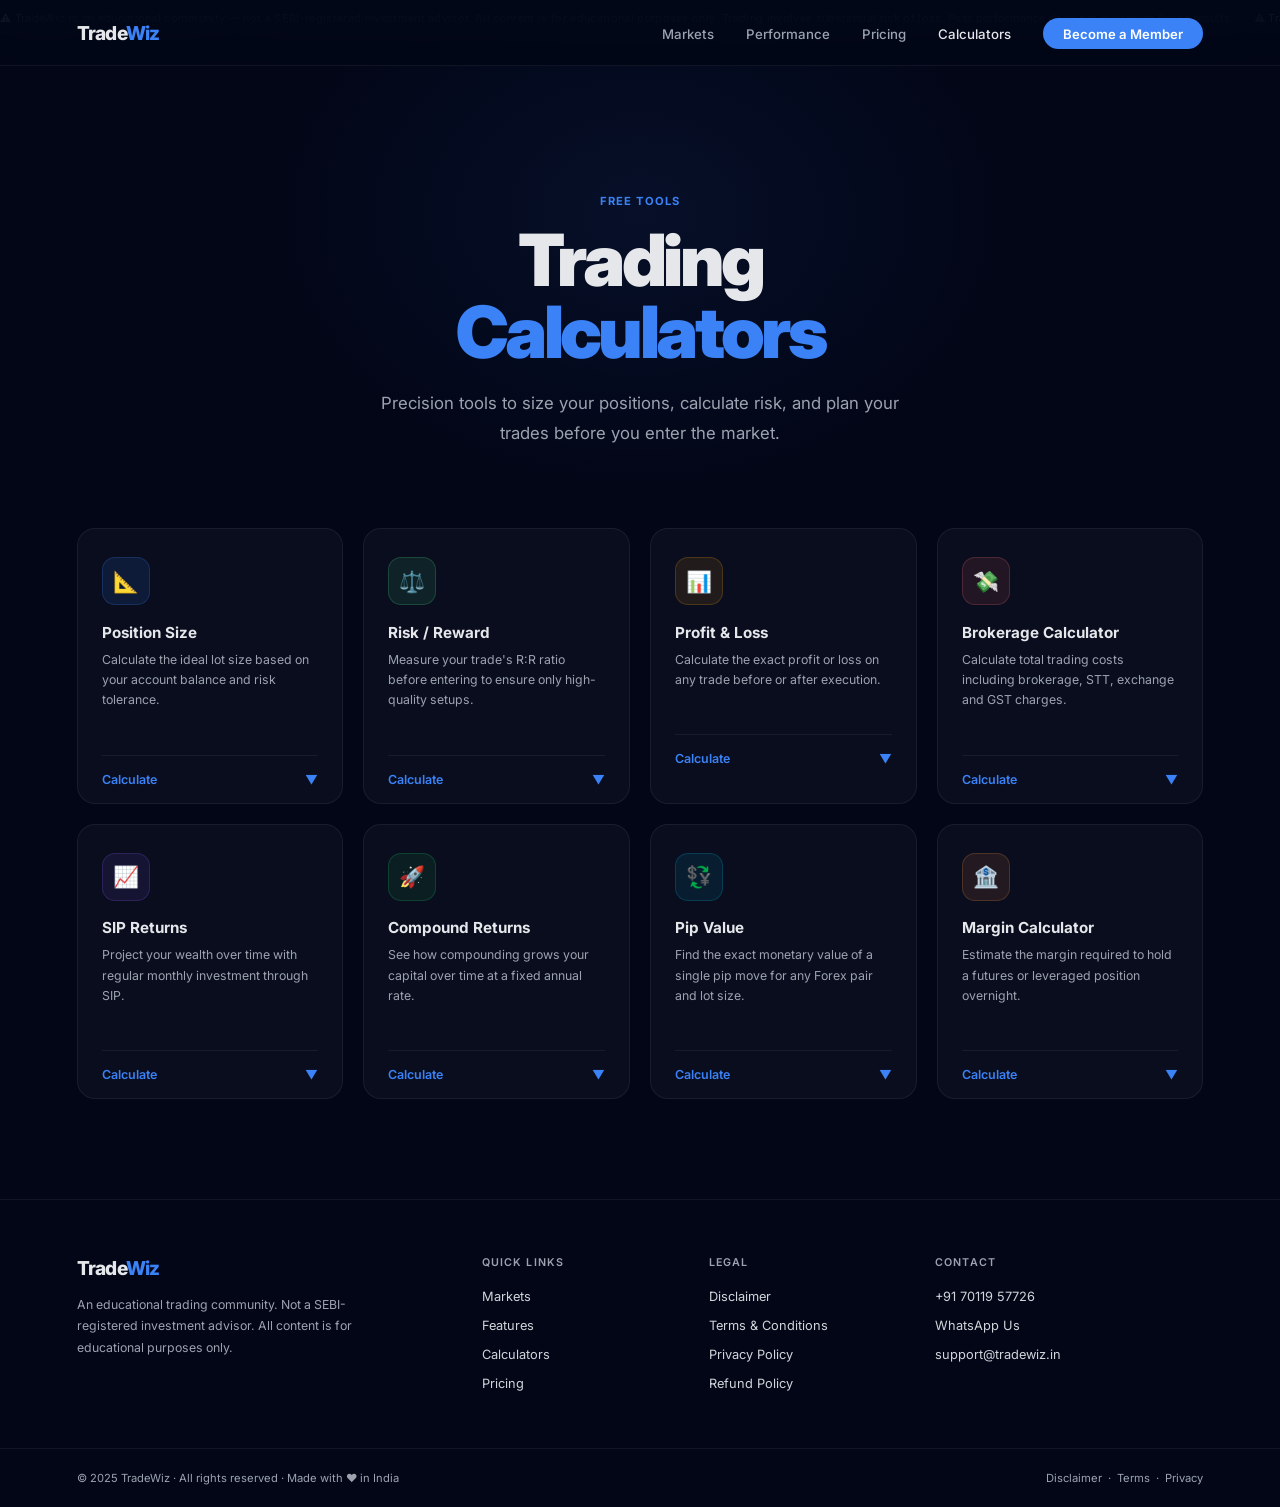
==== calculator.html @ 8903bdb9 "SEO: Add full meta tags, schema, and canonical to calculator.html; add to sitemap" ====
<!DOCTYPE html>
<html lang="en">

<head>
  <meta charset="UTF-8">
  <meta name="viewport" content="width=device-width, initial-scale=1.0">
  <title>Free Trading Calculators | Position Size, Risk Reward, Pip Value | TradeWiz</title>
  <meta name="description" content="Free online trading calculators for Indian traders. Calculate position size, risk/reward ratio, pip value, brokerage charges, SIP returns, and margin requirements instantly.">
  <meta name="keywords" content="trading calculator India, position size calculator, risk reward calculator, pip value calculator, brokerage calculator, margin calculator, SIP calculator, forex calculator India">
  <meta name="robots" content="index, follow">
  <link rel="canonical" href="https://tradewiz.in/calculator">

  <!-- Open Graph -->
  <meta property="og:type" content="website">
  <meta property="og:title" content="Free Trading Calculators | TradeWiz">
  <meta property="og:description" content="Free tools to calculate position size, risk/reward, pip value, brokerage and more. Built for Indian traders.">
  <meta property="og:url" content="https://tradewiz.in/calculator">

  <!-- Twitter -->
  <meta name="twitter:card" content="summary_large_image">
  <meta name="twitter:title" content="Free Trading Calculators | TradeWiz">
  <meta name="twitter:description" content="Free tools to calculate position size, risk/reward, pip value, brokerage and more.">

  <!-- Schema: WebApplication -->
  <script type="application/ld+json">
  {
    "@context": "https://schema.org",
    "@type": "WebApplication",
    "name": "TradeWiz Trading Calculators",
    "url": "https://tradewiz.in/calculator",
    "applicationCategory": "FinanceApplication",
    "operatingSystem": "Any",
    "offers": { "@type": "Offer", "price": "0", "priceCurrency": "INR" },
    "description": "Free trading calculators including position size, risk/reward, pip value, brokerage, SIP, compound returns and margin calculator for Indian traders."
  }
  </script>
  <link href="https://fonts.googleapis.com/css2?family=Inter:wght@300;400;500;600;700;800;900&display=swap" rel="stylesheet">
  <style>
    :root {
      --bg: #020617; --bg2: #040d1e; --bg3: #061026;
      --card: rgba(255,255,255,0.03); --card2: rgba(255,255,255,0.05);
      --border: rgba(255,255,255,0.06); --border2: rgba(255,255,255,0.1);
      --blue: #3B82F6; --blue-dim: rgba(59,130,246,0.12);
      --text: #E5E7EB; --muted: #9CA3AF; --mid: #D1D5DB;
      --r: 14px;
      --green: #4ADE80; --red: #F87171; --amber: #F59E0B;
    }
    *, *::before, *::after { box-sizing: border-box; margin: 0; padding: 0; }
    html { scroll-behavior: smooth; }
    body { font-family: 'Inter', sans-serif; background: var(--bg); color: var(--text); overflow-x: hidden; -webkit-font-smoothing: antialiased; }

    /* TICKER */
    .ticker { background: var(--bg2); border-bottom: 1px solid var(--border); padding: 0.4rem 0; overflow: hidden; white-space: nowrap; }
    .ticker-inner { display: inline-block; animation: tick 38s linear infinite; font-size: 0.68rem; color: var(--muted); letter-spacing: 0.03em; }
    @keyframes tick { from{transform:translateX(100vw)} to{transform:translateX(-100%)} }

    /* NAV */
    nav { position: fixed; top: 0; left: 0; right: 0; z-index: 100; display: flex; align-items: center; justify-content: space-between; padding: 0 6vw; height: 66px; background: rgba(2,6,23,0.85); backdrop-filter: blur(20px); border-bottom: 1px solid var(--border); }
    .nav-logo { font-size: 1.2rem; font-weight: 800; letter-spacing: -0.04em; text-decoration: none; color: var(--text); }
    .nav-logo span { color: var(--blue); }
    .nav-links { display: flex; gap: 2rem; align-items: center; list-style: none; }
    .nav-links a { font-size: 0.83rem; font-weight: 500; color: var(--muted); text-decoration: none; transition: color 0.2s; }
    .nav-links a:hover { color: var(--text); }
    .nav-links a.active { color: var(--text); }
    .nav-cta { background: var(--blue) !important; color: #fff !important; padding: 0.48rem 1.25rem; border-radius: 100px; font-weight: 600 !important; font-size: 0.82rem !important; transition: background 0.2s !important; }
    .nav-cta:hover { background: #2563EB !important; }
    .nav-hamburger { display: none; flex-direction: column; gap: 5px; background: none; border: none; cursor: pointer; padding: 4px; }
    .nav-hamburger span { display: block; width: 22px; height: 2px; background: var(--text); border-radius: 2px; transition: all 0.3s; }
    .mobile-nav { display: none; position: fixed; inset: 0; background: rgba(2,6,23,0.98); z-index: 99; flex-direction: column; align-items: center; justify-content: center; gap: 2rem; }
    .mobile-nav.open { display: flex; }
    .mobile-nav a { font-size: 1.3rem; font-weight: 700; color: var(--mid); text-decoration: none; }
    .mobile-nav .m-cta { background: var(--blue); color: #fff; padding: 0.8rem 2.5rem; border-radius: 100px; margin-top: 0.5rem; }

    /* HERO */
    .calc-hero { padding: 160px 6vw 80px; text-align: center; position: relative; overflow: hidden; }
    .calc-hero::before { content:''; position:absolute; top:-120px; left:50%; transform:translateX(-50%); width:800px; height:600px; background:radial-gradient(ellipse,rgba(59,130,246,0.08) 0%,transparent 65%); pointer-events:none; }
    .calc-hero-inner { position: relative; z-index: 1; max-width: 680px; margin: 0 auto; }
    .calc-tag { font-size: 0.7rem; font-weight: 700; letter-spacing: 0.1em; text-transform: uppercase; color: var(--blue); display: block; margin-bottom: 1rem; }
    .calc-title { font-size: clamp(2.5rem, 6vw, 4.5rem); font-weight: 900; letter-spacing: -0.05em; line-height: 1.0; margin-bottom: 1.25rem; }
    .calc-title span { color: var(--blue); }
    .calc-sub { color: var(--muted); font-size: clamp(0.92rem, 1.6vw, 1.05rem); line-height: 1.8; max-width: 540px; margin: 0 auto; }

    /* GRID */
    .calc-section { padding: 0 6vw 100px; }
    .calc-grid { display: grid; grid-template-columns: repeat(4, 1fr); gap: 1.25rem; max-width: 1300px; margin: 0 auto; }

    /* CALCULATOR CARD */
    .cc { background: var(--card); border: 1px solid var(--border); border-radius: 18px; overflow: hidden; transition: border-color 0.25s, box-shadow 0.25s; }
    .cc:hover { border-color: var(--border2); box-shadow: 0 12px 40px rgba(0,0,0,0.3); }
    .cc-header { padding: 1.75rem 1.5rem 1.5rem; cursor: pointer; display: flex; flex-direction: column; gap: 0; }
    .cc-icon-wrap { width: 48px; height: 48px; border-radius: 13px; display: flex; align-items: center; justify-content: center; font-size: 1.3rem; margin-bottom: 1.1rem; flex-shrink: 0; }
    .cc-name { font-size: 0.95rem; font-weight: 700; color: var(--text); margin-bottom: 0.5rem; }
    .cc-desc { font-size: 0.77rem; color: var(--muted); line-height: 1.65; }
    .cc-divider { height: 1px; background: var(--border); margin: 1.25rem 1.5rem 0; }
    .cc-btn { display: flex; align-items: center; justify-content: space-between; padding: 1rem 1.5rem; font-size: 0.78rem; font-weight: 600; color: var(--blue); cursor: pointer; background: none; border: none; width: 100%; font-family: 'Inter', sans-serif; transition: color 0.2s; }
    .cc-btn:hover { color: #93c5fd; }
    .cc-btn .cc-arrow { transition: transform 0.3s; }
    .cc-btn.open .cc-arrow { transform: rotate(180deg); }

    /* CALCULATOR BODY */
    .cc-body { max-height: 0; overflow: hidden; transition: max-height 0.45s cubic-bezier(0.25, 0.46, 0.45, 0.94); }
    .cc-body.open { max-height: 900px; }
    .cc-form { padding: 0 1.5rem 1.75rem; border-top: 1px solid var(--border); margin-top: -1px; }
    .cf-group { margin-bottom: 1rem; }
    .cf-label { font-size: 0.65rem; font-weight: 600; letter-spacing: 0.08em; text-transform: uppercase; color: var(--muted); margin-bottom: 0.4rem; display: block; }
    .cf-input { width: 100%; background: var(--bg3); border: 1px solid var(--border); border-radius: 8px; padding: 0.6rem 0.85rem; font-family: 'Inter', sans-serif; font-size: 0.83rem; color: var(--text); transition: border-color 0.2s; outline: none; }
    .cf-input:focus { border-color: rgba(59,130,246,0.5); }
    .cf-select { width: 100%; background: var(--bg3); border: 1px solid var(--border); border-radius: 8px; padding: 0.6rem 0.85rem; font-family: 'Inter', sans-serif; font-size: 0.83rem; color: var(--text); cursor: pointer; outline: none; appearance: none; -webkit-appearance: none; background-image: url("data:image/svg+xml,%3Csvg width='10' height='6' viewBox='0 0 10 6' fill='none' xmlns='http://www.w3.org/2000/svg'%3E%3Cpath d='M1 1L5 5L9 1' stroke='%239CA3AF' stroke-width='1.5' stroke-linecap='round' stroke-linejoin='round'/%3E%3C/svg%3E"); background-repeat: no-repeat; background-position: right 0.85rem center; }
    .cf-row { display: grid; grid-template-columns: 1fr 1fr; gap: 0.75rem; }
    .cf-calc-btn { width: 100%; padding: 0.7rem; background: var(--blue); border: none; border-radius: 8px; font-family: 'Inter', sans-serif; font-size: 0.82rem; font-weight: 600; color: #fff; cursor: pointer; margin-top: 0.25rem; transition: background 0.2s; }
    .cf-calc-btn:hover { background: #2563EB; }

    /* RESULT BOX */
    .cc-result { background: rgba(59,130,246,0.06); border: 1px solid rgba(59,130,246,0.12); border-radius: 10px; padding: 1rem 1.1rem; margin-top: 1rem; display: none; }
    .cc-result.show { display: block; }
    .cr-label { font-size: 0.6rem; font-weight: 600; letter-spacing: 0.1em; text-transform: uppercase; color: var(--muted); margin-bottom: 0.75rem; }
    .cr-rows { display: flex; flex-direction: column; gap: 0.5rem; }
    .cr-row { display: flex; justify-content: space-between; align-items: center; }
    .cr-key { font-size: 0.75rem; color: var(--muted); }
    .cr-val { font-size: 0.82rem; font-weight: 700; color: var(--text); }
    .cr-val.green { color: var(--green); }
    .cr-val.red   { color: var(--red); }
    .cr-val.amber { color: var(--amber); }
    .cr-big { font-size: 1.5rem; font-weight: 900; letter-spacing: -0.04em; color: var(--text); display: block; margin-bottom: 0.25rem; }
    .cr-big.green { color: var(--green); }
    .cr-big.red   { color: var(--red); }

    /* FOOTER */
    footer { border-top: 1px solid var(--border); padding: 3.5rem 6vw; display: grid; grid-template-columns: 2fr 1fr 1fr 1.5fr; gap: 3rem; background: var(--bg); }
    .fb .nav-logo { display: block; margin-bottom: 0.85rem; }
    .fb p { font-size: 0.77rem; color: var(--muted); line-height: 1.75; max-width: 280px; }
    .fc h4 { font-size: 0.67rem; font-weight: 600; letter-spacing: 0.1em; text-transform: uppercase; color: var(--muted); margin-bottom: 1rem; }
    .fc ul { list-style: none; display: flex; flex-direction: column; gap: 0.55rem; }
    .fc ul a { font-size: 0.8rem; color: var(--mid); text-decoration: none; transition: color 0.2s; }
    .fc ul a:hover { color: var(--text); }
    .fbot { border-top: 1px solid var(--border); padding: 1.4rem 6vw; display: flex; justify-content: space-between; align-items: center; font-size: 0.7rem; color: var(--muted); flex-wrap: wrap; gap: 0.5rem; background: var(--bg); }
    .fbot a { color: var(--muted); text-decoration: none; }

    /* RESPONSIVE */
    @media (max-width: 1100px) { .calc-grid { grid-template-columns: repeat(3, 1fr); } }
    @media (max-width: 800px) { .calc-grid { grid-template-columns: repeat(2, 1fr); } footer { grid-template-columns: 1fr 1fr; } }
    @media (max-width: 768px) { .nav-links { display: none; } .nav-hamburger { display: flex; } }
    @media (max-width: 540px) { .calc-grid { grid-template-columns: 1fr; } footer { grid-template-columns: 1fr; } .cf-row { grid-template-columns: 1fr; } }
  </style>
</head>

<body>

  <!-- TICKER -->
  <div class="ticker">
    <span class="ticker-inner">⚠ TradeWiz is an educational community — not a SEBI-registered investment advisor. All content is for educational purposes only. Trading involves substantial risk of loss. Past performance does not guarantee future results. &nbsp;&nbsp;&nbsp;&nbsp; ⚠ TradeWiz is an educational community — not a SEBI-registered investment advisor. All content is for educational purposes only. &nbsp;&nbsp;&nbsp;&nbsp;</span>
  </div>

  <!-- NAV -->
  <nav>
    <a href="index.html" class="nav-logo">Trade<span>Wiz</span></a>
    <ul class="nav-links">
      <li><a href="index.html#we-trade">Markets</a></li>
      <li><a href="index.html#performance">Performance</a></li>
      <li><a href="index.html#pricing">Pricing</a></li>
      <li><a href="calculator.html" class="active">Calculators</a></li>
      <li><a href="index.html#pricing" class="nav-cta">Become a Member</a></li>
    </ul>
    <button class="nav-hamburger" id="hamburger" aria-label="Menu">
      <span></span><span></span><span></span>
    </button>
  </nav>

  <!-- MOBILE NAV -->
  <div class="mobile-nav" id="mobileNav">
    <a href="index.html#we-trade">Markets</a>
    <a href="index.html#performance">Performance</a>
    <a href="index.html#pricing">Pricing</a>
    <a href="calculator.html">Calculators</a>
    <a href="index.html#pricing" class="m-cta">Become a Member</a>
  </div>

  <!-- HERO -->
  <section class="calc-hero">
    <div class="calc-hero-inner">
      <span class="calc-tag">Free Tools</span>
      <h1 class="calc-title">Trading<br><span>Calculators</span></h1>
      <p class="calc-sub">Precision tools to size your positions, calculate risk, and plan your trades before you enter the market.</p>
    </div>
  </section>

  <!-- CALCULATOR GRID -->
  <div class="calc-section">
    <div class="calc-grid">

      <!-- 1. Position Size -->
      <div class="cc" id="cc1">
        <div class="cc-header">
          <div class="cc-icon-wrap" style="background:rgba(59,130,246,0.12);border:1px solid rgba(59,130,246,0.2);">📐</div>
          <div class="cc-name">Position Size</div>
          <div class="cc-desc">Calculate the ideal lot size based on your account balance and risk tolerance.</div>
        </div>
        <div class="cc-divider"></div>
        <button class="cc-btn" id="ccb1">Calculate <span class="cc-arrow">▼</span></button>
        <div class="cc-body" id="ccbd1">
          <div class="cc-form">
            <div class="cf-row">
              <div class="cf-group">
                <label class="cf-label">Account Balance (₹)</label>
                <input class="cf-input" type="number" id="ps_bal" placeholder="100000" value="100000">
              </div>
              <div class="cf-group">
                <label class="cf-label">Risk per Trade (%)</label>
                <input class="cf-input" type="number" id="ps_risk" placeholder="2" value="2" step="0.1">
              </div>
            </div>
            <div class="cf-row">
              <div class="cf-group">
                <label class="cf-label">Entry Price</label>
                <input class="cf-input" type="number" id="ps_entry" placeholder="1.0885">
              </div>
              <div class="cf-group">
                <label class="cf-label">Stop Loss Price</label>
                <input class="cf-input" type="number" id="ps_sl" placeholder="1.0840">
              </div>
            </div>
            <button class="cf-calc-btn" onclick="calcPS()">Calculate Position</button>
            <div class="cc-result" id="ps_result">
              <div class="cr-label">Result</div>
              <div class="cr-rows" id="ps_rows"></div>
            </div>
          </div>
        </div>
      </div>

      <!-- 2. Risk/Reward -->
      <div class="cc" id="cc2">
        <div class="cc-header">
          <div class="cc-icon-wrap" style="background:rgba(74,222,128,0.1);border:1px solid rgba(74,222,128,0.2);">⚖️</div>
          <div class="cc-name">Risk / Reward</div>
          <div class="cc-desc">Measure your trade's R:R ratio before entering to ensure only high-quality setups.</div>
        </div>
        <div class="cc-divider"></div>
        <button class="cc-btn" id="ccb2">Calculate <span class="cc-arrow">▼</span></button>
        <div class="cc-body" id="ccbd2">
          <div class="cc-form">
            <div class="cf-group">
              <label class="cf-label">Entry Price</label>
              <input class="cf-input" type="number" id="rr_entry" placeholder="1.0885">
            </div>
            <div class="cf-row">
              <div class="cf-group">
                <label class="cf-label">Stop Loss</label>
                <input class="cf-input" type="number" id="rr_sl" placeholder="1.0840">
              </div>
              <div class="cf-group">
                <label class="cf-label">Take Profit</label>
                <input class="cf-input" type="number" id="rr_tp" placeholder="1.0960">
              </div>
            </div>
            <button class="cf-calc-btn" onclick="calcRR()">Calculate R:R</button>
            <div class="cc-result" id="rr_result">
              <div class="cr-label">Result</div>
              <div class="cr-rows" id="rr_rows"></div>
            </div>
          </div>
        </div>
      </div>

      <!-- 3. Profit & Loss -->
      <div class="cc" id="cc3">
        <div class="cc-header">
          <div class="cc-icon-wrap" style="background:rgba(245,158,11,0.1);border:1px solid rgba(245,158,11,0.2);">📊</div>
          <div class="cc-name">Profit &amp; Loss</div>
          <div class="cc-desc">Calculate the exact profit or loss on any trade before or after execution.</div>
        </div>
        <div class="cc-divider"></div>
        <button class="cc-btn" id="ccb3">Calculate <span class="cc-arrow">▼</span></button>
        <div class="cc-body" id="ccbd3">
          <div class="cc-form">
            <div class="cf-group">
              <label class="cf-label">Trade Type</label>
              <select class="cf-select" id="pl_type">
                <option value="buy">Buy (Long)</option>
                <option value="sell">Sell (Short)</option>
              </select>
            </div>
            <div class="cf-row">
              <div class="cf-group">
                <label class="cf-label">Entry Price (₹)</label>
                <input class="cf-input" type="number" id="pl_entry" placeholder="2800">
              </div>
              <div class="cf-group">
                <label class="cf-label">Exit Price (₹)</label>
                <input class="cf-input" type="number" id="pl_exit" placeholder="2920">
              </div>
            </div>
            <div class="cf-group">
              <label class="cf-label">Quantity / Lots</label>
              <input class="cf-input" type="number" id="pl_qty" placeholder="100">
            </div>
            <button class="cf-calc-btn" onclick="calcPL()">Calculate P&amp;L</button>
            <div class="cc-result" id="pl_result">
              <div class="cr-label">Result</div>
              <div class="cr-rows" id="pl_rows"></div>
            </div>
          </div>
        </div>
      </div>

      <!-- 4. Brokerage -->
      <div class="cc" id="cc4">
        <div class="cc-header">
          <div class="cc-icon-wrap" style="background:rgba(248,113,113,0.1);border:1px solid rgba(248,113,113,0.2);">💸</div>
          <div class="cc-name">Brokerage Calculator</div>
          <div class="cc-desc">Calculate total trading costs including brokerage, STT, exchange and GST charges.</div>
        </div>
        <div class="cc-divider"></div>
        <button class="cc-btn" id="ccb4">Calculate <span class="cc-arrow">▼</span></button>
        <div class="cc-body" id="ccbd4">
          <div class="cc-form">
            <div class="cf-group">
              <label class="cf-label">Segment</label>
              <select class="cf-select" id="bro_seg">
                <option value="eq_del">Equity Delivery</option>
                <option value="eq_int">Equity Intraday</option>
                <option value="fut">Futures</option>
                <option value="opt">Options</option>
              </select>
            </div>
            <div class="cf-row">
              <div class="cf-group">
                <label class="cf-label">Buy Price (₹)</label>
                <input class="cf-input" type="number" id="bro_buy" placeholder="500">
              </div>
              <div class="cf-group">
                <label class="cf-label">Sell Price (₹)</label>
                <input class="cf-input" type="number" id="bro_sell" placeholder="520">
              </div>
            </div>
            <div class="cf-group">
              <label class="cf-label">Quantity</label>
              <input class="cf-input" type="number" id="bro_qty" placeholder="100">
            </div>
            <button class="cf-calc-btn" onclick="calcBro()">Calculate Charges</button>
            <div class="cc-result" id="bro_result">
              <div class="cr-label">Result</div>
              <div class="cr-rows" id="bro_rows"></div>
            </div>
          </div>
        </div>
      </div>

      <!-- 5. SIP Returns -->
      <div class="cc" id="cc5">
        <div class="cc-header">
          <div class="cc-icon-wrap" style="background:rgba(139,92,246,0.1);border:1px solid rgba(139,92,246,0.2);">📈</div>
          <div class="cc-name">SIP Returns</div>
          <div class="cc-desc">Project your wealth over time with regular monthly investment through SIP.</div>
        </div>
        <div class="cc-divider"></div>
        <button class="cc-btn" id="ccb5">Calculate <span class="cc-arrow">▼</span></button>
        <div class="cc-body" id="ccbd5">
          <div class="cc-form">
            <div class="cf-group">
              <label class="cf-label">Monthly Investment (₹)</label>
              <input class="cf-input" type="number" id="sip_amt" placeholder="10000" value="10000">
            </div>
            <div class="cf-row">
              <div class="cf-group">
                <label class="cf-label">Expected Return (%)</label>
                <input class="cf-input" type="number" id="sip_rate" placeholder="12" value="12" step="0.5">
              </div>
              <div class="cf-group">
                <label class="cf-label">Duration (Years)</label>
                <input class="cf-input" type="number" id="sip_yrs" placeholder="5" value="5">
              </div>
            </div>
            <button class="cf-calc-btn" onclick="calcSIP()">Calculate Returns</button>
            <div class="cc-result" id="sip_result">
              <div class="cr-label">Result</div>
              <div class="cr-rows" id="sip_rows"></div>
            </div>
          </div>
        </div>
      </div>

      <!-- 6. Compound Returns -->
      <div class="cc" id="cc6">
        <div class="cc-header">
          <div class="cc-icon-wrap" style="background:rgba(34,197,94,0.1);border:1px solid rgba(34,197,94,0.2);">🚀</div>
          <div class="cc-name">Compound Returns</div>
          <div class="cc-desc">See how compounding grows your capital over time at a fixed annual rate.</div>
        </div>
        <div class="cc-divider"></div>
        <button class="cc-btn" id="ccb6">Calculate <span class="cc-arrow">▼</span></button>
        <div class="cc-body" id="ccbd6">
          <div class="cc-form">
            <div class="cf-group">
              <label class="cf-label">Principal Amount (₹)</label>
              <input class="cf-input" type="number" id="cmp_p" placeholder="100000" value="100000">
            </div>
            <div class="cf-row">
              <div class="cf-group">
                <label class="cf-label">Annual Return (%)</label>
                <input class="cf-input" type="number" id="cmp_r" placeholder="15" value="15" step="0.5">
              </div>
              <div class="cf-group">
                <label class="cf-label">Years</label>
                <input class="cf-input" type="number" id="cmp_y" placeholder="10" value="10">
              </div>
            </div>
            <div class="cf-group">
              <label class="cf-label">Compounding Frequency</label>
              <select class="cf-select" id="cmp_freq">
                <option value="12">Monthly</option>
                <option value="4">Quarterly</option>
                <option value="1" selected>Annually</option>
              </select>
            </div>
            <button class="cf-calc-btn" onclick="calcCmp()">Calculate Growth</button>
            <div class="cc-result" id="cmp_result">
              <div class="cr-label">Result</div>
              <div class="cr-rows" id="cmp_rows"></div>
            </div>
          </div>
        </div>
      </div>

      <!-- 7. Pip Value -->
      <div class="cc" id="cc7">
        <div class="cc-header">
          <div class="cc-icon-wrap" style="background:rgba(6,182,212,0.1);border:1px solid rgba(6,182,212,0.2);">💱</div>
          <div class="cc-name">Pip Value</div>
          <div class="cc-desc">Find the exact monetary value of a single pip move for any Forex pair and lot size.</div>
        </div>
        <div class="cc-divider"></div>
        <button class="cc-btn" id="ccb7">Calculate <span class="cc-arrow">▼</span></button>
        <div class="cc-body" id="ccbd7">
          <div class="cc-form">
            <div class="cf-group">
              <label class="cf-label">Currency Pair</label>
              <select class="cf-select" id="pip_pair">
                <option value="EURUSD">EUR/USD</option>
                <option value="GBPUSD">GBP/USD</option>
                <option value="AUDUSD">AUD/USD</option>
                <option value="USDJPY">USD/JPY</option>
                <option value="USDCAD">USD/CAD</option>
                <option value="XAUUSD">XAU/USD (Gold)</option>
              </select>
            </div>
            <div class="cf-row">
              <div class="cf-group">
                <label class="cf-label">Lot Size</label>
                <select class="cf-select" id="pip_lot">
                  <option value="100000">Standard (1.0)</option>
                  <option value="10000">Mini (0.1)</option>
                  <option value="1000">Micro (0.01)</option>
                </select>
              </div>
              <div class="cf-group">
                <label class="cf-label">USD/INR Rate</label>
                <input class="cf-input" type="number" id="pip_inr" placeholder="83.5" value="83.5">
              </div>
            </div>
            <button class="cf-calc-btn" onclick="calcPip()">Calculate Pip Value</button>
            <div class="cc-result" id="pip_result">
              <div class="cr-label">Result</div>
              <div class="cr-rows" id="pip_rows"></div>
            </div>
          </div>
        </div>
      </div>

      <!-- 8. Margin Calculator -->
      <div class="cc" id="cc8">
        <div class="cc-header">
          <div class="cc-icon-wrap" style="background:rgba(251,146,60,0.1);border:1px solid rgba(251,146,60,0.2);">🏦</div>
          <div class="cc-name">Margin Calculator</div>
          <div class="cc-desc">Estimate the margin required to hold a futures or leveraged position overnight.</div>
        </div>
        <div class="cc-divider"></div>
        <button class="cc-btn" id="ccb8">Calculate <span class="cc-arrow">▼</span></button>
        <div class="cc-body" id="ccbd8">
          <div class="cc-form">
            <div class="cf-group">
              <label class="cf-label">Instrument</label>
              <select class="cf-select" id="mg_inst" onchange="updateLotSize()">
                <option value="nifty" data-lot="50">NIFTY 50 Futures</option>
                <option value="banknifty" data-lot="15">BANK NIFTY Futures</option>
                <option value="stocks" data-lot="1">Individual Stocks</option>
              </select>
            </div>
            <div class="cf-row">
              <div class="cf-group">
                <label class="cf-label">Current Price (₹)</label>
                <input class="cf-input" type="number" id="mg_price" placeholder="22420">
              </div>
              <div class="cf-group">
                <label class="cf-label">Lot Size</label>
                <input class="cf-input" type="number" id="mg_lot" placeholder="50" value="50">
              </div>
            </div>
            <div class="cf-group">
              <label class="cf-label">Number of Lots</label>
              <input class="cf-input" type="number" id="mg_n" placeholder="1" value="1">
            </div>
            <button class="cf-calc-btn" onclick="calcMg()">Calculate Margin</button>
            <div class="cc-result" id="mg_result">
              <div class="cr-label">Result</div>
              <div class="cr-rows" id="mg_rows"></div>
            </div>
          </div>
        </div>
      </div>

    </div><!-- /calc-grid -->
  </div><!-- /calc-section -->

  <!-- FOOTER -->
  <footer>
    <div class="fb">
      <a href="index.html" class="nav-logo">Trade<span>Wiz</span></a>
      <p>An educational trading community. Not a SEBI-registered investment advisor. All content is for educational purposes only.</p>
    </div>
    <div class="fc"><h4>Quick Links</h4><ul><li><a href="index.html#we-trade">Markets</a></li><li><a href="index.html#features">Features</a></li><li><a href="calculator.html">Calculators</a></li><li><a href="index.html#pricing">Pricing</a></li></ul></div>
    <div class="fc"><h4>Legal</h4><ul><li><a href="disclaimer.html">Disclaimer</a></li><li><a href="terms.html">Terms &amp; Conditions</a></li><li><a href="privacy.html">Privacy Policy</a></li><li><a href="refund.html">Refund Policy</a></li></ul></div>
    <div class="fc"><h4>Contact</h4><ul><li><a href="tel:+917011957726">+91 70119 57726</a></li><li><a href="https://wa.me/917011957726">WhatsApp Us</a></li><li><a href="mailto:support@tradewiz.in">support@tradewiz.in</a></li></ul></div>
  </footer>
  <div class="fbot"><span>© 2025 TradeWiz · All rights reserved · Made with ❤ in India</span><span><a href="disclaimer.html">Disclaimer</a> &nbsp;·&nbsp; <a href="terms.html">Terms</a> &nbsp;·&nbsp; <a href="privacy.html">Privacy</a></span></div>

  <script>
    // NAV
    const hamburger = document.getElementById('hamburger');
    const mobileNav = document.getElementById('mobileNav');
    hamburger.addEventListener('click', () => {
      hamburger.classList.toggle('open');
      mobileNav.classList.toggle('open');
      document.body.style.overflow = mobileNav.classList.contains('open') ? 'hidden' : '';
    });
    document.querySelectorAll('.mobile-nav a').forEach(a => a.addEventListener('click', () => {
      hamburger.classList.remove('open'); mobileNav.classList.remove('open'); document.body.style.overflow = '';
    }));

    // ACCORDION
    document.querySelectorAll('.cc-btn').forEach(btn => {
      btn.addEventListener('click', () => {
        const id = btn.id.replace('ccb', '');
        const body = document.getElementById('ccbd' + id);
        const isOpen = body.classList.contains('open');
        document.querySelectorAll('.cc-body').forEach(b => b.classList.remove('open'));
        document.querySelectorAll('.cc-btn').forEach(b => b.classList.remove('open'));
        if (!isOpen) { body.classList.add('open'); btn.classList.add('open'); }
      });
    });

    // HELPERS
    const fmt = n => new Intl.NumberFormat('en-IN', { maximumFractionDigits: 2 }).format(n);
    const fmtC = n => '₹' + fmt(n);
    function row(k, v, cls='') { return `<div class="cr-row"><span class="cr-key">${k}</span><span class="cr-val ${cls}">${v}</span></div>`; }
    function showResult(id, rows, colorClass='') {
      const el = document.getElementById(id + '_result');
      const rowEl = document.getElementById(id + '_rows');
      el.classList.add('show');
      rowEl.innerHTML = rows;
    }

    // 1. POSITION SIZE
    function calcPS() {
      const bal = +document.getElementById('ps_bal').value;
      const risk = +document.getElementById('ps_risk').value / 100;
      const entry = +document.getElementById('ps_entry').value;
      const sl = +document.getElementById('ps_sl').value;
      if (!bal || !risk || !entry || !sl) { alert('Please fill all fields.'); return; }
      const riskAmt = bal * risk;
      const slDist = Math.abs(entry - sl);
      const units = slDist > 0 ? Math.floor(riskAmt / slDist) : 0;
      showResult('ps', [
        row('Risk Amount', fmtC(riskAmt), 'red'),
        row('SL Distance', fmt(slDist) + ' pts/pips'),
        row('Position Size', fmt(units) + ' units', 'green'),
        row('Position Value', fmtC(units * entry))
      ].join(''));
    }

    // 2. RISK / REWARD
    function calcRR() {
      const entry = +document.getElementById('rr_entry').value;
      const sl    = +document.getElementById('rr_sl').value;
      const tp    = +document.getElementById('rr_tp').value;
      if (!entry || !sl || !tp) { alert('Please fill all fields.'); return; }
      const risk = Math.abs(entry - sl);
      const rew  = Math.abs(tp - entry);
      const rr   = rew / risk;
      showResult('rr', [
        row('Risk (pts)', fmt(risk), 'red'),
        row('Reward (pts)', fmt(rew), 'green'),
        row('R:R Ratio', '1 : ' + rr.toFixed(2), rr >= 2 ? 'green' : rr >= 1 ? 'amber' : 'red'),
        row('Risk %', ((risk/entry)*100).toFixed(2) + '%'),
        row('Reward %', ((rew/entry)*100).toFixed(2) + '%', 'green')
      ].join(''));
    }

    // 3. PROFIT & LOSS
    function calcPL() {
      const type  = document.getElementById('pl_type').value;
      const entry = +document.getElementById('pl_entry').value;
      const exit  = +document.getElementById('pl_exit').value;
      const qty   = +document.getElementById('pl_qty').value;
      if (!entry || !exit || !qty) { alert('Please fill all fields.'); return; }
      const diff = type === 'buy' ? exit - entry : entry - exit;
      const pnl  = diff * qty;
      const pct  = (diff / entry) * 100;
      const cls  = pnl >= 0 ? 'green' : 'red';
      showResult('pl', [
        row('Gross P&amp;L', (pnl >= 0 ? '+' : '') + fmtC(pnl), cls),
        row('Return %', (pct >= 0 ? '+' : '') + pct.toFixed(2) + '%', cls),
        row('Invested', fmtC(entry * qty)),
        row('Exit Value', fmtC(exit * qty))
      ].join(''));
    }

    // 4. BROKERAGE
    function calcBro() {
      const seg  = document.getElementById('bro_seg').value;
      const buy  = +document.getElementById('bro_buy').value;
      const sell = +document.getElementById('bro_sell').value;
      const qty  = +document.getElementById('bro_qty').value;
      if (!buy || !sell || !qty) { alert('Please fill all fields.'); return; }
      const bv = buy * qty, sv = sell * qty, turnover = bv + sv;
      const broRates = { eq_del: 0, eq_int: 0.0003, fut: 0.0002, opt: 40 };
      const sttRates = { eq_del: 0.001, eq_int: 0.00025, fut: 0.0001, opt: 0.0005 };
      const bro = seg === 'opt' ? Math.min(20, 40) * 2 : Math.min(turnover * broRates[seg], 40);
      const stt = (seg === 'eq_del' ? bv + sv : sv) * sttRates[seg];
      const exc = turnover * 0.0000345;
      const sebi = turnover * 0.000001;
      const gst = (bro + exc + sebi) * 0.18;
      const stamp = bv * 0.00015;
      const total = bro + stt + exc + sebi + gst + stamp;
      const breakeven = total / qty;
      showResult('bro', [
        row('Brokerage', '₹' + bro.toFixed(2)),
        row('STT', '₹' + stt.toFixed(2)),
        row('Exchange Charges', '₹' + exc.toFixed(2)),
        row('SEBI Charges', '₹' + sebi.toFixed(4)),
        row('GST (18%)', '₹' + gst.toFixed(2)),
        row('Stamp Duty', '₹' + stamp.toFixed(2)),
        row('Total Charges', fmtC(total), 'red'),
        row('Breakeven (pts)', breakeven.toFixed(4), 'amber')
      ].join(''));
    }

    // 5. SIP
    function calcSIP() {
      const amt  = +document.getElementById('sip_amt').value;
      const rate = +document.getElementById('sip_rate').value / 100 / 12;
      const n    = +document.getElementById('sip_yrs').value * 12;
      if (!amt || !rate || !n) { alert('Please fill all fields.'); return; }
      const fv = amt * ((Math.pow(1 + rate, n) - 1) / rate) * (1 + rate);
      const invested = amt * n;
      const returns  = fv - invested;
      showResult('sip', [
        row('Total Invested', fmtC(invested)),
        row('Estimated Returns', fmtC(returns), 'green'),
        row('Total Value', fmtC(fv), 'green'),
        row('Wealth Gain', ((returns / invested) * 100).toFixed(1) + '%', 'green')
      ].join(''));
    }

    // 6. COMPOUND
    function calcCmp() {
      const p    = +document.getElementById('cmp_p').value;
      const r    = +document.getElementById('cmp_r').value / 100;
      const t    = +document.getElementById('cmp_y').value;
      const n    = +document.getElementById('cmp_freq').value;
      if (!p || !r || !t) { alert('Please fill all fields.'); return; }
      const fv   = p * Math.pow(1 + r/n, n*t);
      const gain = fv - p;
      showResult('cmp', [
        row('Principal', fmtC(p)),
        row('Total Returns', fmtC(gain), 'green'),
        row('Final Value', fmtC(fv), 'green'),
        row('Growth', ((gain / p) * 100).toFixed(1) + '%', 'green'),
        row('CAGR', (r * 100).toFixed(1) + '% p.a.')
      ].join(''));
    }

    // 7. PIP VALUE
    function calcPip() {
      const pair = document.getElementById('pip_pair').value;
      const lot  = +document.getElementById('pip_lot').value;
      const inr  = +document.getElementById('pip_inr').value;
      const pipSizes = { EURUSD: 0.0001, GBPUSD: 0.0001, AUDUSD: 0.0001, USDJPY: 0.01, USDCAD: 0.0001, XAUUSD: 0.01 };
      const ps   = pipSizes[pair];
      const pipUSD = pair === 'USDJPY' ? (ps / 1) * lot / 100 :
                     pair === 'USDCAD' ? (ps / 1.37) * lot :
                     pair === 'XAUUSD' ? ps * lot :
                     ps * lot;
      const pipINR = pipUSD * inr;
      const lotLabel = lot >= 100000 ? 'Standard (1.0)' : lot >= 10000 ? 'Mini (0.10)' : 'Micro (0.01)';
      showResult('pip', [
        row('Pair', pair),
        row('Lot Size', lotLabel),
        row('Pip Size', ps.toString()),
        row('Pip Value (USD)', '$' + pipUSD.toFixed(2), 'green'),
        row('Pip Value (INR)', fmtC(pipINR), 'green')
      ].join(''));
    }

    // 8. MARGIN
    function updateLotSize() {
      const sel = document.getElementById('mg_inst');
      const opt = sel.options[sel.selectedIndex];
      document.getElementById('mg_lot').value = opt.dataset.lot;
    }
    function calcMg() {
      const inst  = document.getElementById('mg_inst').value;
      const price = +document.getElementById('mg_price').value;
      const lot   = +document.getElementById('mg_lot').value;
      const n     = +document.getElementById('mg_n').value;
      if (!price || !lot || !n) { alert('Please fill all fields.'); return; }
      const notional = price * lot * n;
      const spanPct  = { nifty: 0.10, banknifty: 0.12, stocks: 0.15 }[inst];
      const expPct   = { nifty: 0.03, banknifty: 0.04, stocks: 0.05 }[inst];
      const span     = notional * spanPct;
      const exp      = notional * expPct;
      const total    = span + exp;
      showResult('mg', [
        row('Notional Value', fmtC(notional)),
        row('SPAN Margin (~' + (spanPct*100) + '%)', fmtC(span)),
        row('Exposure Margin (~' + (expPct*100) + '%)', fmtC(exp)),
        row('Total Margin', fmtC(total), 'amber'),
        row('Leverage', (notional / total).toFixed(1) + 'x')
      ].join(''));
    }
  </script>

</body>
</html>
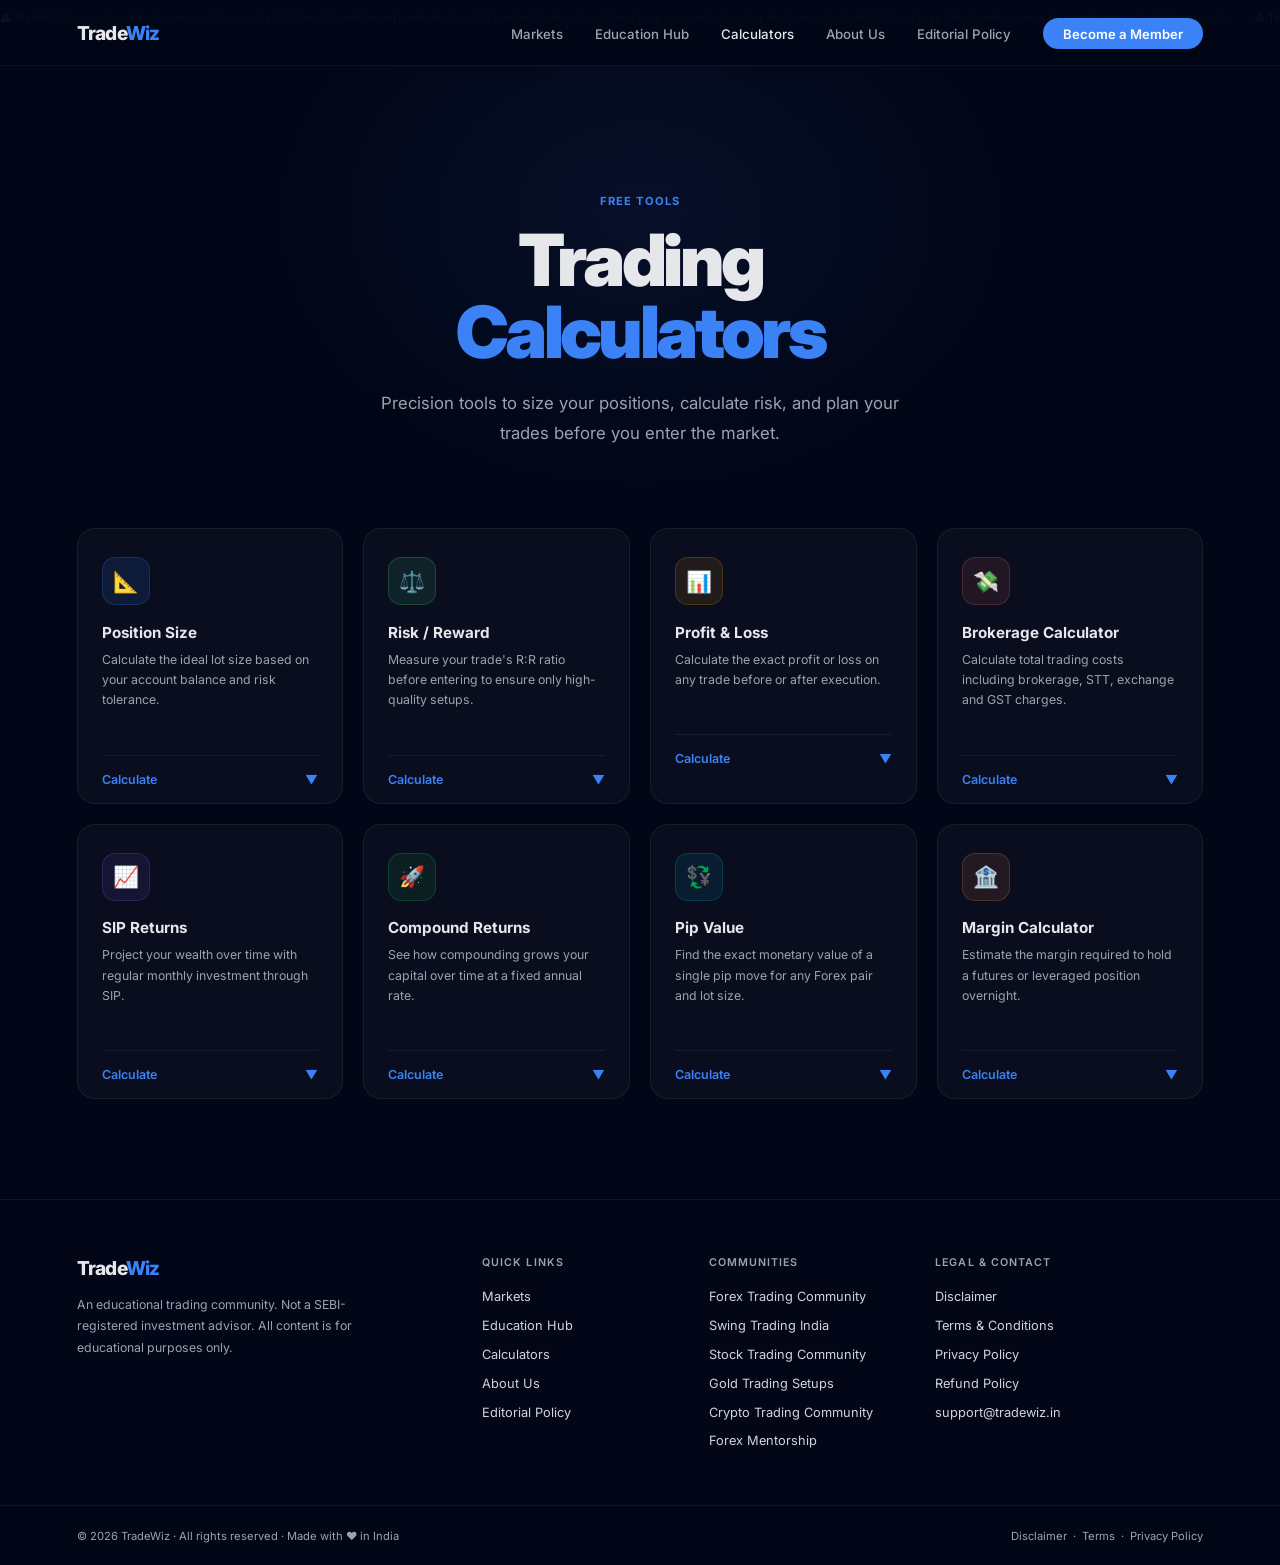
==== commit 1ab497f5: "feat: complete technical SEO implementation, E-E-A-T trust infrastructure, educational hub & sitemap" ====
--- a/calculator.html
+++ b/calculator.html
@@ -2,19 +2,36 @@
 <html lang="en">
 
 <head>
+  <link rel="preconnect" href="https://fonts.googleapis.com">
+  <link rel="preconnect" href="https://fonts.gstatic.com" crossorigin>
+  <link rel="alternate" hreflang="en-IN" href="https://www.tradewiz.in/calculator">
+  <link rel="alternate" hreflang="x-default" href="https://www.tradewiz.in/calculator">
+  <meta name="geo.region" content="IN">
+  <meta name="geo.placename" content="India">
+  <!-- Google tag (gtag.js) -->
+  <script async src="https://www.googletagmanager.com/gtag/js?id=G-MNBHR93N0V"></script>
+  <script>
+    window.dataLayer = window.dataLayer || [];
+    function gtag(){dataLayer.push(arguments);}
+    gtag('js', new Date());
+
+    gtag('config', 'G-MNBHR93N0V');
+  </script>
   <meta charset="UTF-8">
+  <link rel="icon" type="image/png" href="/favicon.png">
+  <link rel="apple-touch-icon" href="/favicon.png">
   <meta name="viewport" content="width=device-width, initial-scale=1.0">
-  <title>Free Trading Calculators | Position Size, Risk Reward, Pip Value | TradeWiz</title>
-  <meta name="description" content="Free online trading calculators for Indian traders. Calculate position size, risk/reward ratio, pip value, brokerage charges, SIP returns, and margin requirements instantly.">
+  <title>Free Trading Calculators | Position Size & Risk | TradeWiz</title>
+  <meta name="description" content="Free online trading calculators for Indian traders. Calculate position size, risk/reward, pip value, brokerage, SIP, and margin requirements.">
   <meta name="keywords" content="trading calculator India, position size calculator, risk reward calculator, pip value calculator, brokerage calculator, margin calculator, SIP calculator, forex calculator India">
   <meta name="robots" content="index, follow">
-  <link rel="canonical" href="https://tradewiz.in/calculator">
+  <link rel="canonical" href="https://www.tradewiz.in/calculator">
 
   <!-- Open Graph -->
   <meta property="og:type" content="website">
   <meta property="og:title" content="Free Trading Calculators | TradeWiz">
   <meta property="og:description" content="Free tools to calculate position size, risk/reward, pip value, brokerage and more. Built for Indian traders.">
-  <meta property="og:url" content="https://tradewiz.in/calculator">
+  <meta property="og:url" content="https://www.tradewiz.in/calculator">
 
   <!-- Twitter -->
   <meta name="twitter:card" content="summary_large_image">
@@ -27,14 +44,14 @@
     "@context": "https://schema.org",
     "@type": "WebApplication",
     "name": "TradeWiz Trading Calculators",
-    "url": "https://tradewiz.in/calculator",
+    "url": "https://www.tradewiz.in/calculator",
     "applicationCategory": "FinanceApplication",
     "operatingSystem": "Any",
     "offers": { "@type": "Offer", "price": "0", "priceCurrency": "INR" },
     "description": "Free trading calculators including position size, risk/reward, pip value, brokerage, SIP, compound returns and margin calculator for Indian traders."
   }
   </script>
-  <link href="https://fonts.googleapis.com/css2?family=Inter:wght@300;400;500;600;700;800;900&display=swap" rel="stylesheet">
+  <link href="https://fonts.googleapis.com/css2?family=Inter:wght@300;400;500;600;700;800;900&display=swap&display=swap" rel="stylesheet">
   <style>
     :root {
       --bg: #020617; --bg2: #040d1e; --bg3: #061026;
@@ -142,6 +159,24 @@
     @media (max-width: 768px) { .nav-links { display: none; } .nav-hamburger { display: flex; } }
     @media (max-width: 540px) { .calc-grid { grid-template-columns: 1fr; } footer { grid-template-columns: 1fr; } .cf-row { grid-template-columns: 1fr; } }
   </style>
+  <!-- BreadcrumbList Schema -->
+  <script type="application/ld+json">
+  {
+    "@context": "https://schema.org",
+    "@type": "BreadcrumbList",
+    "itemListElement": [{
+      "@type": "ListItem",
+      "position": 1,
+      "name": "Home",
+      "item": "https://www.tradewiz.in/"
+    },{
+      "@type": "ListItem",
+      "position": 2,
+      "name": "Calculators",
+      "item": "https://www.tradewiz.in/calculator"
+    }]
+  }
+  </script>
 </head>
 
 <body>
@@ -153,13 +188,14 @@
 
   <!-- NAV -->
   <nav>
-    <a href="index.html" class="nav-logo">Trade<span>Wiz</span></a>
+    <a href="/" class="nav-logo">Trade<span>Wiz</span></a>
     <ul class="nav-links">
-      <li><a href="index.html#we-trade">Markets</a></li>
-      <li><a href="index.html#performance">Performance</a></li>
-      <li><a href="index.html#pricing">Pricing</a></li>
-      <li><a href="calculator.html" class="active">Calculators</a></li>
-      <li><a href="index.html#pricing" class="nav-cta">Become a Member</a></li>
+      <li><a href="/#we-trade">Markets</a></li>
+      <li><a href="/education">Education Hub</a></li>
+      <li><a href="/calculator" class="active">Calculators</a></li>
+      <li><a href="/about">About Us</a></li>
+      <li><a href="/editorial-policy">Editorial Policy</a></li>
+      <li><a href="/#pricing" class="nav-cta">Become a Member</a></li>
     </ul>
     <button class="nav-hamburger" id="hamburger" aria-label="Menu">
       <span></span><span></span><span></span>
@@ -168,11 +204,12 @@
 
   <!-- MOBILE NAV -->
   <div class="mobile-nav" id="mobileNav">
-    <a href="index.html#we-trade">Markets</a>
-    <a href="index.html#performance">Performance</a>
-    <a href="index.html#pricing">Pricing</a>
-    <a href="calculator.html">Calculators</a>
-    <a href="index.html#pricing" class="m-cta">Become a Member</a>
+    <a href="/#we-trade">Markets</a>
+    <a href="/education">Education Hub</a>
+    <a href="/calculator">Calculators</a>
+    <a href="/about">About Us</a>
+    <a href="/editorial-policy">Editorial Policy</a>
+    <a href="/#pricing" class="m-cta">Become a Member</a>
   </div>
 
   <!-- HERO -->
@@ -515,14 +552,42 @@
   <!-- FOOTER -->
   <footer>
     <div class="fb">
-      <a href="index.html" class="nav-logo">Trade<span>Wiz</span></a>
+      <a href="/" class="nav-logo">Trade<span>Wiz</span></a>
       <p>An educational trading community. Not a SEBI-registered investment advisor. All content is for educational purposes only.</p>
     </div>
-    <div class="fc"><h4>Quick Links</h4><ul><li><a href="index.html#we-trade">Markets</a></li><li><a href="index.html#features">Features</a></li><li><a href="calculator.html">Calculators</a></li><li><a href="index.html#pricing">Pricing</a></li></ul></div>
-    <div class="fc"><h4>Legal</h4><ul><li><a href="disclaimer.html">Disclaimer</a></li><li><a href="terms.html">Terms &amp; Conditions</a></li><li><a href="privacy.html">Privacy Policy</a></li><li><a href="refund.html">Refund Policy</a></li></ul></div>
-    <div class="fc"><h4>Contact</h4><ul><li><a href="tel:+917011957726">+91 70119 57726</a></li><li><a href="https://wa.me/917011957726">WhatsApp Us</a></li><li><a href="mailto:support@tradewiz.in">support@tradewiz.in</a></li></ul></div>
+    <div class="fc">
+      <h4>Quick Links</h4>
+      <ul>
+        <li><a href="/#we-trade">Markets</a></li>
+        <li><a href="/education">Education Hub</a></li>
+        <li><a href="/calculator">Calculators</a></li>
+        <li><a href="/about">About Us</a></li>
+        <li><a href="/editorial-policy">Editorial Policy</a></li>
+      </ul>
+    </div>
+    <div class="fc">
+      <h4>Communities</h4>
+      <ul>
+        <li><a href="/forex-trading-community">Forex Trading Community</a></li>
+        <li><a href="/swing-trading-india">Swing Trading India</a></li>
+        <li><a href="/stock-trading-community">Stock Trading Community</a></li>
+        <li><a href="/gold-trading-setups">Gold Trading Setups</a></li>
+        <li><a href="/crypto-trading-community">Crypto Trading Community</a></li>
+        <li><a href="/forex-mentorship">Forex Mentorship</a></li>
+      </ul>
+    </div>
+    <div class="fc">
+      <h4>Legal &amp; Contact</h4>
+      <ul>
+        <li><a href="/disclaimer">Disclaimer</a></li>
+        <li><a href="/terms">Terms &amp; Conditions</a></li>
+        <li><a href="/privacy">Privacy Policy</a></li>
+        <li><a href="/refund">Refund Policy</a></li>
+        <li><a href="mailto:support@tradewiz.in">support@tradewiz.in</a></li>
+      </ul>
+    </div>
   </footer>
-  <div class="fbot"><span>© 2025 TradeWiz · All rights reserved · Made with ❤ in India</span><span><a href="disclaimer.html">Disclaimer</a> &nbsp;·&nbsp; <a href="terms.html">Terms</a> &nbsp;·&nbsp; <a href="privacy.html">Privacy</a></span></div>
+  <div class="fbot"><span>© 2026 TradeWiz · All rights reserved · Made with ❤ in India</span><span><a href="/disclaimer">Disclaimer</a> &nbsp;·&nbsp; <a href="/terms">Terms</a> &nbsp;·&nbsp; <a href="/privacy">Privacy Policy</a></span></div>
 
   <script>
     // NAV
